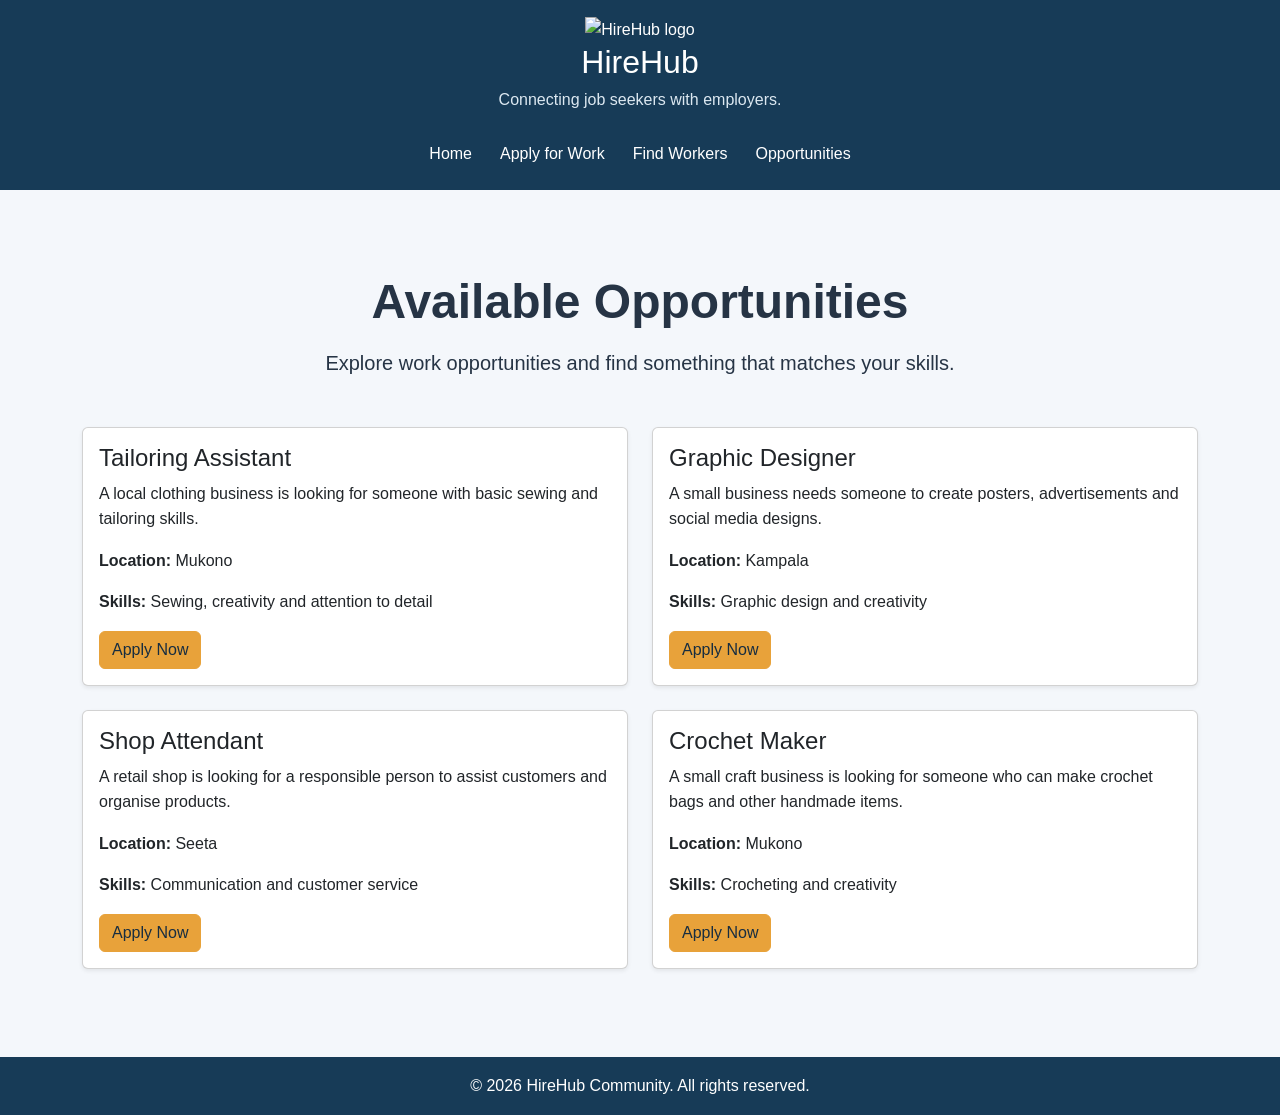
==== opportunities.html @ 9bf6aa2b "Add files via upload" ====
<!DOCTYPE html>
<html lang="en">
<head>
    <meta charset="UTF-8">
    <meta name="viewport" content="width=device-width, initial-scale=1.0">

    <title>HireHub - Opportunities</title>

    <!-- Bootstrap CSS -->
    <link href="https://cdn.jsdelivr.net/npm/bootstrap@5.3.8/dist/css/bootstrap.min.css" rel="stylesheet">

    <!-- Custom CSS -->
    <link rel="stylesheet" href="style.css">
</head>

<body>

    <!-- Header -->
    <header class="text-white text-center p-3" style="background-color: #173b57;">
        <img src="images/logo.JPEG" alt="HireHub logo"
             style="max-width: 120px; height: auto;">

        <h1>HireHub</h1>
        <p>Connecting job seekers with employers.</p>

        <nav class="navbar justify-content-center">
            <a class="nav-link text-white mx-2" href="index.html">Home</a>
            <a class="nav-link text-white mx-2" href="index.html#apply">Apply for Work</a>
            <a class="nav-link text-white mx-2" href="index.html#employers">Find Workers</a>
            <a class="nav-link text-white mx-2" href="opportunities.html">Opportunities</a>
        </nav>
    </header>

    <!-- Main Content -->
    <main class="container py-5">

        <div class="text-center mb-5">
            <h2 class="display-5 fw-bold">Available Opportunities</h2>
            <p class="lead mt-3">
                Explore work opportunities and find something that matches your skills.
            </p>
        </div>

        
<div class="row g-4">

    <!-- Opportunity 1 -->
    <div class="col-md-6">
        <div class="card shadow-sm h-100">
            <div class="card-body">
                <h4 class="card-title">Tailoring Assistant</h4>
                <p class="card-text">
                    A local clothing business is looking for someone
                    with basic sewing and tailoring skills.
                </p>
                <p><strong>Location:</strong> Mukono</p>
                <p><strong>Skills:</strong> Sewing, creativity and attention to detail</p>
                <a href="index.html#apply" class="btn btn-primary">Apply Now</a>
            </div>
        </div>
    </div>

    <!-- Opportunity 2 -->
    <div class="col-md-6">
        <div class="card shadow-sm h-100">
            <div class="card-body">
                <h4 class="card-title">Graphic Designer</h4>
                <p class="card-text">
                    A small business needs someone to create posters,
                    advertisements and social media designs.
                </p>
                <p><strong>Location:</strong> Kampala</p>
                <p><strong>Skills:</strong> Graphic design and creativity</p>
                <a href="index.html#apply" class="btn btn-primary">Apply Now</a>
            </div>
        </div>
    </div>

    <!-- Opportunity 3 -->
    <div class="col-md-6">
        <div class="card shadow-sm h-100">
            <div class="card-body">
                <h4 class="card-title">Shop Attendant</h4>
                <p class="card-text">
                    A retail shop is looking for a responsible person
                    to assist customers and organise products.
                </p>
                <p><strong>Location:</strong> Seeta</p>
                <p><strong>Skills:</strong> Communication and customer service</p>
                <a href="index.html#apply" class="btn btn-primary">Apply Now</a>
            </div>
        </div>
    </div>

    <!-- Opportunity 4 -->
    <div class="col-md-6">
        <div class="card shadow-sm h-100">
            <div class="card-body">
                <h4 class="card-title">Crochet Maker</h4>
                <p class="card-text">
                    A small craft business is looking for someone
                    who can make crochet bags and other handmade items.
                </p>
                <p><strong>Location:</strong> Mukono</p>
                <p><strong>Skills:</strong> Crocheting and creativity</p>
                <a href="index.html#apply" class="btn btn-primary">Apply Now</a>
            </div>
        </div>
    </div>

</div>


    </main>

    <!-- Footer -->
    <footer class="text-white text-center p-3"
            style="background-color: #173b57;">
        <p class="mb-0">&copy; 2026 HireHub Community. All rights reserved.</p>
    </footer>

</body>
</html>
---- style.css ----
* {
    box-sizing: border-box;
}

html {
    scroll-behavior: smooth;
}

body {
    margin: 0;
    font-family: Arial, sans-serif;
    background-color: #f4f7fb;
    color: #263445;
    line-height: 1.6;
}

/* Header */
header {
    background-color: #173b57;
    color: white;
    padding: 24px 7%;
    text-align: center;
}

header h1 {
    margin: 0;
    font-size: 32px;
}

header p {
    margin: 6px 0 20px;
    color: #dce8f1;
}

/* Navigation */
nav {
    display: flex;
    justify-content: center;
    flex-wrap: wrap;
    gap: 12px;
}

nav a {
    color: white;
    text-decoration: none;
    padding: 9px 14px;
    border-radius: 6px;
    font-weight: bold;
}

nav a:hover {
    background-color: #2c5877;
}

/* Main content */
main {
    width: 86%;
    max-width: 1050px;
    margin: 35px auto;
}

section {
    scroll-margin-top: 20px;
}

section h2 {
    color: #173b57;
    margin-top: 0;
}

#home {
    text-align: center;
    padding: 50px 30px;
    border-top: 5px solid #e8a23a;
}

#home h2 {
    font-size: 30px;
    color: #173b57;
}
/* Application form */
form {
    max-width: 650px;
    margin-top: 22px;
}

label {
    display: inline-block;
    margin-bottom: 6px;
    font-weight: bold;
}

input:not(.form-control),
textarea:not(.form-control) {
    width: 100%;
    padding: 12px;
    border: 1px solid #cbd5df;
    border-radius: 6px;
    font-family: inherit;
    font-size: 15px;
    background-color: white;
}

input:focus,
textarea:focus {
    outline: 2px solid #8bbce0;
    border-color: #246b9b;
}

textarea {
    resize: vertical;
}

button:not(.btn) {
    background-color: #e8a23a;
    color: #172d40;
    border: none;
    border-radius: 6px;
    padding: 13px 22px;
    font-size: 16px;
    font-weight: bold;
    cursor: pointer;
}

button:not(.btn):hover {
    background-color: #d89025;
}

/* Employers section */
#employers {
    border-left: 5px solid #e8a23a;
}

/* Footer */
footer {
    background-color: #173b57;
    color: white;
    text-align: center;
    padding: 22px;
    margin-top: 40px;
}

footer p {
    margin: 0;
}

/* Smaller screens */
@media (max-width: 600px) {
    header {
        padding: 22px 5%;
    }

    header h1 {
        font-size: 26px;
    }

    nav {
        gap: 5px;
    }

    nav a {
        padding: 8px;
        font-size: 14px;
    }

    main {
        width: 92%;
        margin: 20px auto;
    }

    section {
        padding: 20px;
    }

    #home h2 {
        font-size: 24px;
    }

    button {
        width: 100%;
    }
}
.btn-primary {
    background-color: #e8a23a;
    border-color: #e8a23a;
    color: #172d40;
}

.btn-primary:hover {
    background-color: #d89025;
    border-color: #d89025;
    color: #172d40;
}

.btn-outline-primary {
    color: #173b57;
    border-color: #173b57;
}

.btn-outline-primary:hover {
    background-color: #173b57;
    border-color: #173b57;
    color: white;
}
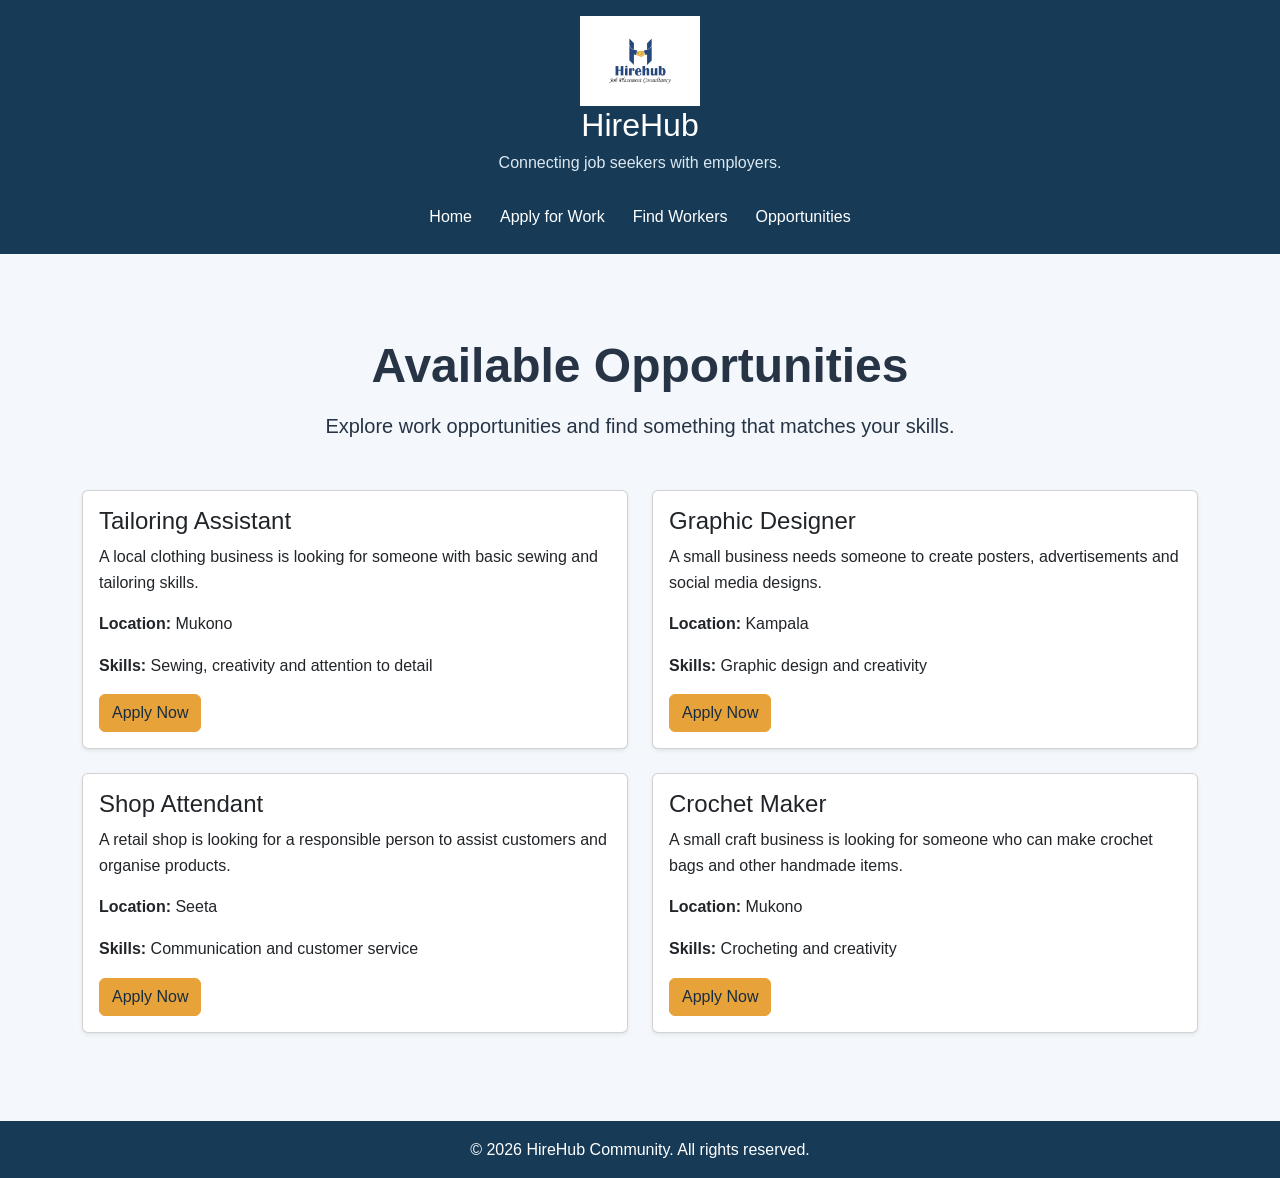
==== commit 96543631: "Fix logo filename and clean up HTML structure Updated logo image filename and fixed HTML formatting." ====
--- a/opportunities.html
+++ b/opportunities.html
@@ -18,7 +18,7 @@
 
     <!-- Header -->
     <header class="text-white text-center p-3" style="background-color: #173b57;">
-        <img src="images/logo.JPEG" alt="HireHub logo"
+        <img src="images/logo.jpeg" alt="HireHub logo"
              style="max-width: 120px; height: auto;">
 
         <h1>HireHub</h1>
